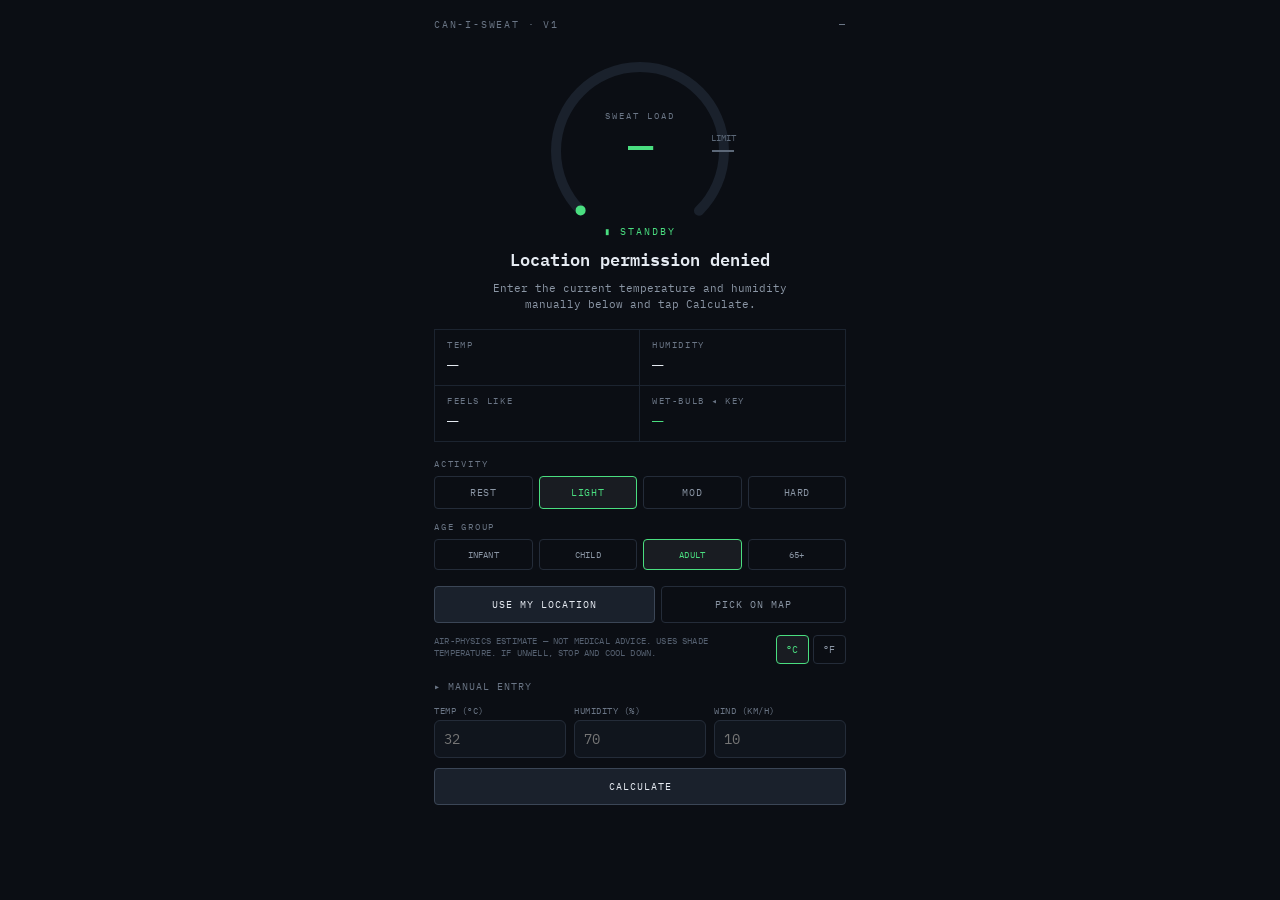
==== instrument/index.html @ 89bb4b1b "Add hidden design-exploration sub-pages Reproduce the Poster (1a), Instrument (1b) and Thermometer (" ====
<!doctype html>
<html lang="en">
<head>
  <meta charset="utf-8" />
  <meta name="viewport" content="width=device-width, initial-scale=1, viewport-fit=cover" />
  <meta name="theme-color" content="#0b0e14" />
  <title>Can I Sweat? — Instrument</title>
  <meta name="description" content="A cockpit gauge for whether your sweat can cool you." />
  <link rel="icon" href="../icons/icon.svg" type="image/svg+xml" />
  <link rel="preconnect" href="https://fonts.googleapis.com" />
  <link rel="preconnect" href="https://fonts.gstatic.com" crossorigin />
  <link href="https://fonts.googleapis.com/css2?family=IBM+Plex+Mono:wght@400;500;600&display=swap" rel="stylesheet" />
  <link rel="stylesheet" href="../vendor/leaflet/leaflet.css" />
  <link rel="stylesheet" href="instrument.css" />
</head>
<body>
  <main class="ins" id="root">
    <div class="ins__wrap">
      <header class="ins__header">
        <span>CAN-I-SWEAT · V1</span>
        <span id="place">—</span>
      </header>

      <div class="ins__gauge">
        <svg viewBox="0 0 220 182" width="220" height="182" aria-hidden="true">
          <circle class="ins__arcbg" cx="110" cy="110" r="84" fill="none" stroke-width="10"
            stroke-linecap="round" stroke-dasharray="395.84 527.79" transform="rotate(135 110 110)"></circle>
          <circle id="gaugeArc" class="ins__arc" cx="110" cy="110" r="84" fill="none" stroke-width="10"
            stroke-linecap="round" stroke-dasharray="0 527.79" transform="rotate(135 110 110)"></circle>
          <line x1="182" y1="110" x2="204" y2="110" stroke="#5c6878" stroke-width="2"></line>
          <text x="206" y="100" fill="#5c6878" font-size="9" text-anchor="end" font-family="'IBM Plex Mono', monospace">LIMIT</text>
        </svg>
        <div class="ins__gaugecenter">
          <div class="ins__gaugelabel">SWEAT LOAD</div>
          <div class="ins__pct" id="pct">—</div>
        </div>
      </div>

      <div class="ins__statusblock" aria-live="polite">
        <div class="ins__status" id="status">▮ STANDBY</div>
        <div class="ins__head" id="head">Locating you…</div>
        <p class="ins__detail" id="detail">Reading the weather where you are.</p>
      </div>

      <div class="ins__grid">
        <div class="ins__cell"><div class="ins__k">TEMP</div><div class="ins__v" id="cellTemp">—</div></div>
        <div class="ins__cell"><div class="ins__k">HUMIDITY</div><div class="ins__v" id="cellHum">—</div></div>
        <div class="ins__cell"><div class="ins__k">FEELS LIKE</div><div class="ins__v" id="cellFeels">—</div></div>
        <div class="ins__cell"><div class="ins__k">WET-BULB ◂ KEY</div><div class="ins__v ins__v--tone" id="cellWet">—</div></div>
      </div>

      <div class="ins__control">
        <div class="ins__label">ACTIVITY</div>
        <div class="ins__seg" id="activity" role="radiogroup" aria-label="Activity level">
          <button type="button" class="seg" data-activity="rest">REST</button>
          <button type="button" class="seg is-active" data-activity="light">LIGHT</button>
          <button type="button" class="seg" data-activity="moderate">MOD</button>
          <button type="button" class="seg" data-activity="hard">HARD</button>
        </div>
      </div>

      <div class="ins__control">
        <div class="ins__label">AGE GROUP</div>
        <div class="ins__seg" id="ageGroup" role="radiogroup" aria-label="Age group">
          <button type="button" class="seg" data-age="infant">INFANT</button>
          <button type="button" class="seg" data-age="child">CHILD</button>
          <button type="button" class="seg is-active" data-age="adult">ADULT</button>
          <button type="button" class="seg" data-age="older">65+</button>
        </div>
      </div>

      <div class="ins__actions">
        <button type="button" class="ins__btn ins__btn--primary" id="refreshBtn">USE MY LOCATION</button>
        <button type="button" class="ins__btn" id="mapBtn">PICK ON MAP</button>
      </div>

      <div class="ins__foot">
        <p class="ins__caveat">AIR-PHYSICS ESTIMATE — NOT MEDICAL ADVICE. USES SHADE TEMPERATURE. IF UNWELL, STOP AND COOL DOWN.</p>
        <div class="ins__seg ins__seg--units" id="unitToggle" role="radiogroup" aria-label="Temperature units">
          <button type="button" class="seg is-active" data-unit="C">°C</button>
          <button type="button" class="seg" data-unit="F">°F</button>
        </div>
      </div>

      <button type="button" class="ins__manualtoggle" id="manualToggle">▸ MANUAL ENTRY</button>
      <div class="ins__manual" id="manualPanel" hidden>
        <div class="ins__manualgrid">
          <label><span>TEMP (<span class="unitTag">°C</span>)</span>
            <input type="number" id="manualTemp" inputmode="decimal" step="0.1" placeholder="32" />
          </label>
          <label><span>HUMIDITY (%)</span>
            <input type="number" id="manualHum" inputmode="numeric" min="0" max="100" step="1" placeholder="70" />
          </label>
          <label><span>WIND (KM/H)</span>
            <input type="number" id="manualWind" inputmode="decimal" min="0" step="1" placeholder="10" />
          </label>
        </div>
        <button type="button" class="ins__btn ins__btn--primary" id="applyManual">CALCULATE</button>
      </div>
    </div>
  </main>

  <dialog class="ins__mapmodal" id="mapModal">
    <div class="ins__maphead">
      <h2>PICK A LOCATION</h2>
      <button type="button" class="ins__mapclose" id="mapClose" aria-label="Close">✕</button>
    </div>
    <div id="map"></div>
    <p class="ins__maphint">Tap the map to drop a pin.</p>
    <button type="button" class="ins__btn ins__btn--primary ins__mapconfirm" id="mapConfirm" disabled>USE THIS LOCATION</button>
  </dialog>

  <script src="../vendor/leaflet/leaflet.js"></script>
  <script src="../core.js"></script>
  <script src="instrument.js"></script>
</body>
</html>
---- vendor/leaflet/leaflet.css ----
/* required styles */

.leaflet-pane,
.leaflet-tile,
.leaflet-marker-icon,
.leaflet-marker-shadow,
.leaflet-tile-container,
.leaflet-pane > svg,
.leaflet-pane > canvas,
.leaflet-zoom-box,
.leaflet-image-layer,
.leaflet-layer {
	position: absolute;
	left: 0;
	top: 0;
	}
.leaflet-container {
	overflow: hidden;
	}
.leaflet-tile,
.leaflet-marker-icon,
.leaflet-marker-shadow {
	-webkit-user-select: none;
	   -moz-user-select: none;
	        user-select: none;
	  -webkit-user-drag: none;
	}
/* Prevents IE11 from highlighting tiles in blue */
.leaflet-tile::selection {
	background: transparent;
}
/* Safari renders non-retina tile on retina better with this, but Chrome is worse */
.leaflet-safari .leaflet-tile {
	image-rendering: -webkit-optimize-contrast;
	}
/* hack that prevents hw layers "stretching" when loading new tiles */
.leaflet-safari .leaflet-tile-container {
	width: 1600px;
	height: 1600px;
	-webkit-transform-origin: 0 0;
	}
.leaflet-marker-icon,
.leaflet-marker-shadow {
	display: block;
	}
/* .leaflet-container svg: reset svg max-width decleration shipped in Joomla! (joomla.org) 3.x */
/* .leaflet-container img: map is broken in FF if you have max-width: 100% on tiles */
.leaflet-container .leaflet-overlay-pane svg {
	max-width: none !important;
	max-height: none !important;
	}
.leaflet-container .leaflet-marker-pane img,
.leaflet-container .leaflet-shadow-pane img,
.leaflet-container .leaflet-tile-pane img,
.leaflet-container img.leaflet-image-layer,
.leaflet-container .leaflet-tile {
	max-width: none !important;
	max-height: none !important;
	width: auto;
	padding: 0;
	}

.leaflet-container img.leaflet-tile {
	/* See: https://bugs.chromium.org/p/chromium/issues/detail?id=600120 */
	mix-blend-mode: plus-lighter;
}

.leaflet-container.leaflet-touch-zoom {
	-ms-touch-action: pan-x pan-y;
	touch-action: pan-x pan-y;
	}
.leaflet-container.leaflet-touch-drag {
	-ms-touch-action: pinch-zoom;
	/* Fallback for FF which doesn't support pinch-zoom */
	touch-action: none;
	touch-action: pinch-zoom;
}
.leaflet-container.leaflet-touch-drag.leaflet-touch-zoom {
	-ms-touch-action: none;
	touch-action: none;
}
.leaflet-container {
	-webkit-tap-highlight-color: transparent;
}
.leaflet-container a {
	-webkit-tap-highlight-color: rgba(51, 181, 229, 0.4);
}
.leaflet-tile {
	filter: inherit;
	visibility: hidden;
	}
.leaflet-tile-loaded {
	visibility: inherit;
	}
.leaflet-zoom-box {
	width: 0;
	height: 0;
	-moz-box-sizing: border-box;
	     box-sizing: border-box;
	z-index: 800;
	}
/* workaround for https://bugzilla.mozilla.org/show_bug.cgi?id=888319 */
.leaflet-overlay-pane svg {
	-moz-user-select: none;
	}

.leaflet-pane         { z-index: 400; }

.leaflet-tile-pane    { z-index: 200; }
.leaflet-overlay-pane { z-index: 400; }
.leaflet-shadow-pane  { z-index: 500; }
.leaflet-marker-pane  { z-index: 600; }
.leaflet-tooltip-pane   { z-index: 650; }
.leaflet-popup-pane   { z-index: 700; }

.leaflet-map-pane canvas { z-index: 100; }
.leaflet-map-pane svg    { z-index: 200; }

.leaflet-vml-shape {
	width: 1px;
	height: 1px;
	}
.lvml {
	behavior: url(#default#VML);
	display: inline-block;
	position: absolute;
	}


/* control positioning */

.leaflet-control {
	position: relative;
	z-index: 800;
	pointer-events: visiblePainted; /* IE 9-10 doesn't have auto */
	pointer-events: auto;
	}
.leaflet-top,
.leaflet-bottom {
	position: absolute;
	z-index: 1000;
	pointer-events: none;
	}
.leaflet-top {
	top: 0;
	}
.leaflet-right {
	right: 0;
	}
.leaflet-bottom {
	bottom: 0;
	}
.leaflet-left {
	left: 0;
	}
.leaflet-control {
	float: left;
	clear: both;
	}
.leaflet-right .leaflet-control {
	float: right;
	}
.leaflet-top .leaflet-control {
	margin-top: 10px;
	}
.leaflet-bottom .leaflet-control {
	margin-bottom: 10px;
	}
.leaflet-left .leaflet-control {
	margin-left: 10px;
	}
.leaflet-right .leaflet-control {
	margin-right: 10px;
	}


/* zoom and fade animations */

.leaflet-fade-anim .leaflet-popup {
	opacity: 0;
	-webkit-transition: opacity 0.2s linear;
	   -moz-transition: opacity 0.2s linear;
	        transition: opacity 0.2s linear;
	}
.leaflet-fade-anim .leaflet-map-pane .leaflet-popup {
	opacity: 1;
	}
.leaflet-zoom-animated {
	-webkit-transform-origin: 0 0;
	    -ms-transform-origin: 0 0;
	        transform-origin: 0 0;
	}
svg.leaflet-zoom-animated {
	will-change: transform;
}

.leaflet-zoom-anim .leaflet-zoom-animated {
	-webkit-transition: -webkit-transform 0.25s cubic-bezier(0,0,0.25,1);
	   -moz-transition:    -moz-transform 0.25s cubic-bezier(0,0,0.25,1);
	        transition:         transform 0.25s cubic-bezier(0,0,0.25,1);
	}
.leaflet-zoom-anim .leaflet-tile,
.leaflet-pan-anim .leaflet-tile {
	-webkit-transition: none;
	   -moz-transition: none;
	        transition: none;
	}

.leaflet-zoom-anim .leaflet-zoom-hide {
	visibility: hidden;
	}


/* cursors */

.leaflet-interactive {
	cursor: pointer;
	}
.leaflet-grab {
	cursor: -webkit-grab;
	cursor:    -moz-grab;
	cursor:         grab;
	}
.leaflet-crosshair,
.leaflet-crosshair .leaflet-interactive {
	cursor: crosshair;
	}
.leaflet-popup-pane,
.leaflet-control {
	cursor: auto;
	}
.leaflet-dragging .leaflet-grab,
.leaflet-dragging .leaflet-grab .leaflet-interactive,
.leaflet-dragging .leaflet-marker-draggable {
	cursor: move;
	cursor: -webkit-grabbing;
	cursor:    -moz-grabbing;
	cursor:         grabbing;
	}

/* marker & overlays interactivity */
.leaflet-marker-icon,
.leaflet-marker-shadow,
.leaflet-image-layer,
.leaflet-pane > svg path,
.leaflet-tile-container {
	pointer-events: none;
	}

.leaflet-marker-icon.leaflet-interactive,
.leaflet-image-layer.leaflet-interactive,
.leaflet-pane > svg path.leaflet-interactive,
svg.leaflet-image-layer.leaflet-interactive path {
	pointer-events: visiblePainted; /* IE 9-10 doesn't have auto */
	pointer-events: auto;
	}

/* visual tweaks */

.leaflet-container {
	background: #ddd;
	outline-offset: 1px;
	}
.leaflet-container a {
	color: #0078A8;
	}
.leaflet-zoom-box {
	border: 2px dotted #38f;
	background: rgba(255,255,255,0.5);
	}


/* general typography */
.leaflet-container {
	font-family: "Helvetica Neue", Arial, Helvetica, sans-serif;
	font-size: 12px;
	font-size: 0.75rem;
	line-height: 1.5;
	}


/* general toolbar styles */

.leaflet-bar {
	box-shadow: 0 1px 5px rgba(0,0,0,0.65);
	border-radius: 4px;
	}
.leaflet-bar a {
	background-color: #fff;
	border-bottom: 1px solid #ccc;
	width: 26px;
	height: 26px;
	line-height: 26px;
	display: block;
	text-align: center;
	text-decoration: none;
	color: black;
	}
.leaflet-bar a,
.leaflet-control-layers-toggle {
	background-position: 50% 50%;
	background-repeat: no-repeat;
	display: block;
	}
.leaflet-bar a:hover,
.leaflet-bar a:focus {
	background-color: #f4f4f4;
	}
.leaflet-bar a:first-child {
	border-top-left-radius: 4px;
	border-top-right-radius: 4px;
	}
.leaflet-bar a:last-child {
	border-bottom-left-radius: 4px;
	border-bottom-right-radius: 4px;
	border-bottom: none;
	}
.leaflet-bar a.leaflet-disabled {
	cursor: default;
	background-color: #f4f4f4;
	color: #bbb;
	}

.leaflet-touch .leaflet-bar a {
	width: 30px;
	height: 30px;
	line-height: 30px;
	}
.leaflet-touch .leaflet-bar a:first-child {
	border-top-left-radius: 2px;
	border-top-right-radius: 2px;
	}
.leaflet-touch .leaflet-bar a:last-child {
	border-bottom-left-radius: 2px;
	border-bottom-right-radius: 2px;
	}

/* zoom control */

.leaflet-control-zoom-in,
.leaflet-control-zoom-out {
	font: bold 18px 'Lucida Console', Monaco, monospace;
	text-indent: 1px;
	}

.leaflet-touch .leaflet-control-zoom-in, .leaflet-touch .leaflet-control-zoom-out  {
	font-size: 22px;
	}


/* layers control */

.leaflet-control-layers {
	box-shadow: 0 1px 5px rgba(0,0,0,0.4);
	background: #fff;
	border-radius: 5px;
	}
.leaflet-control-layers-toggle {
	background-image: url(images/layers.png);
	width: 36px;
	height: 36px;
	}
.leaflet-retina .leaflet-control-layers-toggle {
	background-image: url(images/layers-2x.png);
	background-size: 26px 26px;
	}
.leaflet-touch .leaflet-control-layers-toggle {
	width: 44px;
	height: 44px;
	}
.leaflet-control-layers .leaflet-control-layers-list,
.leaflet-control-layers-expanded .leaflet-control-layers-toggle {
	display: none;
	}
.leaflet-control-layers-expanded .leaflet-control-layers-list {
	display: block;
	position: relative;
	}
.leaflet-control-layers-expanded {
	padding: 6px 10px 6px 6px;
	color: #333;
	background: #fff;
	}
.leaflet-control-layers-scrollbar {
	overflow-y: scroll;
	overflow-x: hidden;
	padding-right: 5px;
	}
.leaflet-control-layers-selector {
	margin-top: 2px;
	position: relative;
	top: 1px;
	}
.leaflet-control-layers label {
	display: block;
	font-size: 13px;
	font-size: 1.08333em;
	}
.leaflet-control-layers-separator {
	height: 0;
	border-top: 1px solid #ddd;
	margin: 5px -10px 5px -6px;
	}

/* Default icon URLs */
.leaflet-default-icon-path { /* used only in path-guessing heuristic, see L.Icon.Default */
	background-image: url(images/marker-icon.png);
	}


/* attribution and scale controls */

.leaflet-container .leaflet-control-attribution {
	background: #fff;
	background: rgba(255, 255, 255, 0.8);
	margin: 0;
	}
.leaflet-control-attribution,
.leaflet-control-scale-line {
	padding: 0 5px;
	color: #333;
	line-height: 1.4;
	}
.leaflet-control-attribution a {
	text-decoration: none;
	}
.leaflet-control-attribution a:hover,
.leaflet-control-attribution a:focus {
	text-decoration: underline;
	}
.leaflet-attribution-flag {
	display: inline !important;
	vertical-align: baseline !important;
	width: 1em;
	height: 0.6669em;
	}
.leaflet-left .leaflet-control-scale {
	margin-left: 5px;
	}
.leaflet-bottom .leaflet-control-scale {
	margin-bottom: 5px;
	}
.leaflet-control-scale-line {
	border: 2px solid #777;
	border-top: none;
	line-height: 1.1;
	padding: 2px 5px 1px;
	white-space: nowrap;
	-moz-box-sizing: border-box;
	     box-sizing: border-box;
	background: rgba(255, 255, 255, 0.8);
	text-shadow: 1px 1px #fff;
	}
.leaflet-control-scale-line:not(:first-child) {
	border-top: 2px solid #777;
	border-bottom: none;
	margin-top: -2px;
	}
.leaflet-control-scale-line:not(:first-child):not(:last-child) {
	border-bottom: 2px solid #777;
	}

.leaflet-touch .leaflet-control-attribution,
.leaflet-touch .leaflet-control-layers,
.leaflet-touch .leaflet-bar {
	box-shadow: none;
	}
.leaflet-touch .leaflet-control-layers,
.leaflet-touch .leaflet-bar {
	border: 2px solid rgba(0,0,0,0.2);
	background-clip: padding-box;
	}


/* popup */

.leaflet-popup {
	position: absolute;
	text-align: center;
	margin-bottom: 20px;
	}
.leaflet-popup-content-wrapper {
	padding: 1px;
	text-align: left;
	border-radius: 12px;
	}
.leaflet-popup-content {
	margin: 13px 24px 13px 20px;
	line-height: 1.3;
	font-size: 13px;
	font-size: 1.08333em;
	min-height: 1px;
	}
.leaflet-popup-content p {
	margin: 17px 0;
	margin: 1.3em 0;
	}
.leaflet-popup-tip-container {
	width: 40px;
	height: 20px;
	position: absolute;
	left: 50%;
	margin-top: -1px;
	margin-left: -20px;
	overflow: hidden;
	pointer-events: none;
	}
.leaflet-popup-tip {
	width: 17px;
	height: 17px;
	padding: 1px;

	margin: -10px auto 0;
	pointer-events: auto;

	-webkit-transform: rotate(45deg);
	   -moz-transform: rotate(45deg);
	    -ms-transform: rotate(45deg);
	        transform: rotate(45deg);
	}
.leaflet-popup-content-wrapper,
.leaflet-popup-tip {
	background: white;
	color: #333;
	box-shadow: 0 3px 14px rgba(0,0,0,0.4);
	}
.leaflet-container a.leaflet-popup-close-button {
	position: absolute;
	top: 0;
	right: 0;
	border: none;
	text-align: center;
	width: 24px;
	height: 24px;
	font: 16px/24px Tahoma, Verdana, sans-serif;
	color: #757575;
	text-decoration: none;
	background: transparent;
	}
.leaflet-container a.leaflet-popup-close-button:hover,
.leaflet-container a.leaflet-popup-close-button:focus {
	color: #585858;
	}
.leaflet-popup-scrolled {
	overflow: auto;
	}

.leaflet-oldie .leaflet-popup-content-wrapper {
	-ms-zoom: 1;
	}
.leaflet-oldie .leaflet-popup-tip {
	width: 24px;
	margin: 0 auto;

	-ms-filter: "progid:DXImageTransform.Microsoft.Matrix(M11=0.70710678, M12=0.70710678, M21=-0.70710678, M22=0.70710678)";
	filter: progid:DXImageTransform.Microsoft.Matrix(M11=0.70710678, M12=0.70710678, M21=-0.70710678, M22=0.70710678);
	}

.leaflet-oldie .leaflet-control-zoom,
.leaflet-oldie .leaflet-control-layers,
.leaflet-oldie .leaflet-popup-content-wrapper,
.leaflet-oldie .leaflet-popup-tip {
	border: 1px solid #999;
	}


/* div icon */

.leaflet-div-icon {
	background: #fff;
	border: 1px solid #666;
	}


/* Tooltip */
/* Base styles for the element that has a tooltip */
.leaflet-tooltip {
	position: absolute;
	padding: 6px;
	background-color: #fff;
	border: 1px solid #fff;
	border-radius: 3px;
	color: #222;
	white-space: nowrap;
	-webkit-user-select: none;
	-moz-user-select: none;
	-ms-user-select: none;
	user-select: none;
	pointer-events: none;
	box-shadow: 0 1px 3px rgba(0,0,0,0.4);
	}
.leaflet-tooltip.leaflet-interactive {
	cursor: pointer;
	pointer-events: auto;
	}
.leaflet-tooltip-top:before,
.leaflet-tooltip-bottom:before,
.leaflet-tooltip-left:before,
.leaflet-tooltip-right:before {
	position: absolute;
	pointer-events: none;
	border: 6px solid transparent;
	background: transparent;
	content: "";
	}

/* Directions */

.leaflet-tooltip-bottom {
	margin-top: 6px;
}
.leaflet-tooltip-top {
	margin-top: -6px;
}
.leaflet-tooltip-bottom:before,
.leaflet-tooltip-top:before {
	left: 50%;
	margin-left: -6px;
	}
.leaflet-tooltip-top:before {
	bottom: 0;
	margin-bottom: -12px;
	border-top-color: #fff;
	}
.leaflet-tooltip-bottom:before {
	top: 0;
	margin-top: -12px;
	margin-left: -6px;
	border-bottom-color: #fff;
	}
.leaflet-tooltip-left {
	margin-left: -6px;
}
.leaflet-tooltip-right {
	margin-left: 6px;
}
.leaflet-tooltip-left:before,
.leaflet-tooltip-right:before {
	top: 50%;
	margin-top: -6px;
	}
.leaflet-tooltip-left:before {
	right: 0;
	margin-right: -12px;
	border-left-color: #fff;
	}
.leaflet-tooltip-right:before {
	left: 0;
	margin-left: -12px;
	border-right-color: #fff;
	}

/* Printing */

@media print {
	/* Prevent printers from removing background-images of controls. */
	.leaflet-control {
		-webkit-print-color-adjust: exact;
		print-color-adjust: exact;
		}
	}
---- instrument/instrument.css ----
/* "The Instrument" (design 1b) — dark cockpit gauge, monospaced.
 * The tone colour (--tone) tracks the calibrated risk tier and drives the
 * gauge arc, the sweat-load figure, the wet-bulb key and the active controls. */

* { box-sizing: border-box; }

html, body {
  margin: 0;
  padding: 0;
  background: #0b0e14;
  color: #e6ebf2;
  font-family: 'IBM Plex Mono', ui-monospace, SFMono-Regular, Menlo, monospace;
  -webkit-font-smoothing: antialiased;
}

.ins {
  --tone: #4ade80;
  min-height: 100dvh;
  display: flex;
  justify-content: center;
}
.ins__wrap {
  width: 100%;
  max-width: 28rem;
  padding:
    calc(env(safe-area-inset-top) + 18px)
    18px
    calc(env(safe-area-inset-bottom) + 20px);
  display: flex;
  flex-direction: column;
}

.ins__header {
  display: flex;
  justify-content: space-between;
  font-size: 10px;
  letter-spacing: 0.18em;
  color: #6b7686;
}
.ins__header span:last-child { text-align: right; letter-spacing: 0.1em; }

/* Gauge */
.ins__gauge { position: relative; width: 220px; margin: 10px auto 0; }
.ins__gauge svg { display: block; }
.ins__arcbg { stroke: #1a212c; }
/* Stroke colour is set inline from JS. Only the dash sweep is transitioned —
 * transitioning the SVG `stroke` property itself leaves it stuck in Chromium. */
.ins__arc {
  stroke: #4ade80;
  transition: stroke-dasharray 500ms ease;
}
.ins__gaugecenter {
  position: absolute;
  inset: 0;
  display: flex;
  flex-direction: column;
  align-items: center;
  justify-content: center;
  padding-top: 14px;
}
.ins__gaugelabel { font-size: 9px; letter-spacing: 0.22em; color: #6b7686; }
.ins__pct { font-size: 42px; font-weight: 600; line-height: 1.1; color: var(--tone); }

/* Status block */
.ins__statusblock { text-align: center; margin-top: 2px; }
.ins__status { font-size: 10px; letter-spacing: 0.2em; color: var(--tone); }
.ins__head { font-size: 17px; font-weight: 600; margin-top: 7px; }
.ins__detail {
  font-size: 10.5px;
  line-height: 1.55;
  color: #8b96a5;
  margin: 7px auto 0;
  max-width: 300px;
  text-wrap: pretty;
}

/* Readout grid */
.ins__grid {
  margin-top: 16px;
  display: grid;
  grid-template-columns: 1fr 1fr;
  border: 1px solid #1c2430;
}
.ins__cell { padding: 9px 12px; border-bottom: 1px solid #1c2430; }
.ins__cell:nth-child(odd) { border-right: 1px solid #1c2430; }
.ins__cell:nth-child(3), .ins__cell:nth-child(4) { border-bottom: none; }
.ins__k { font-size: 9px; letter-spacing: 0.18em; color: #6b7686; }
.ins__v { font-size: 19px; margin-top: 2px; }
.ins__v--tone { color: var(--tone); }

/* Segmented controls */
.ins__control { margin-top: 16px; }
.ins__control + .ins__control { margin-top: 12px; }
.ins__label { font-size: 9px; letter-spacing: 0.2em; color: #6b7686; margin-bottom: 7px; }
.ins__seg { display: flex; gap: 6px; }
.seg {
  flex: 1;
  appearance: none;
  font-family: inherit;
  font-size: 10px;
  letter-spacing: 0.06em;
  text-transform: uppercase;
  padding: 9px 0;
  background: transparent;
  border: 1px solid #242c39;
  color: #8b96a5;
  border-radius: 4px;
  cursor: pointer;
  transition: background 150ms ease;
}
.seg.is-active { background: rgba(255, 255, 255, 0.06); border-color: var(--tone); color: var(--tone); }
@media (hover: hover) { .seg:not(.is-active):hover { border-color: #3b4656; color: #c3ccd8; } }
#ageGroup .seg { font-size: 9px; letter-spacing: 0.02em; }

/* Location actions */
.ins__actions { margin-top: 16px; display: flex; gap: 6px; }
.ins__btn {
  flex: 1;
  appearance: none;
  font-family: inherit;
  font-size: 10px;
  letter-spacing: 0.1em;
  padding: 11px 0;
  background: transparent;
  border: 1px solid #242c39;
  color: #8b96a5;
  border-radius: 4px;
  cursor: pointer;
}
.ins__btn:active { transform: translateY(1px); }
.ins__btn--primary { flex: 1.2; background: #1a212c; border-color: #3b4656; color: #e6ebf2; }

/* Footer */
.ins__foot { margin-top: 12px; display: flex; gap: 10px; align-items: flex-start; }
.ins__caveat { flex: 1; margin: 0; font-size: 8.5px; line-height: 1.5; letter-spacing: 0.02em; color: #556070; }
.ins__seg--units { flex: 0 0 auto; gap: 4px; }
.ins__seg--units .seg { flex: 0 0 auto; padding: 7px 9px; }

/* Manual entry */
.ins__manualtoggle {
  margin-top: 12px;
  align-self: flex-start;
  appearance: none;
  background: none;
  border: none;
  color: #6b7686;
  font-family: inherit;
  font-size: 10px;
  letter-spacing: 0.1em;
  cursor: pointer;
  padding: 4px 0;
}
.ins__manual { margin-top: 8px; }
.ins__manualgrid { display: grid; grid-template-columns: 1fr 1fr 1fr; gap: 8px; }
.ins__manualgrid label {
  display: flex; flex-direction: column; gap: 4px;
  font-size: 8.5px; letter-spacing: 0.06em; color: #6b7686;
}
.ins__manualgrid input {
  font-family: inherit;
  font-size: 14px;
  color: #e6ebf2;
  background: #10151d;
  border: 1px solid #242c39;
  border-radius: 6px;
  padding: 9px;
  width: 100%;
}
.ins__manual .ins__btn { margin-top: 10px; width: 100%; flex: none; }

/* Map modal */
.ins__mapmodal {
  border: 1px solid #242c39;
  border-radius: 8px;
  padding: 0;
  width: min(94vw, 28rem);
  background: #0b0e14;
  color: #e6ebf2;
  overflow: hidden;
}
.ins__mapmodal::backdrop { background: rgba(0, 0, 0, 0.6); }
.ins__maphead { display: flex; align-items: center; justify-content: space-between; padding: 12px 14px; }
.ins__maphead h2 { margin: 0; font-size: 12px; letter-spacing: 0.16em; font-weight: 600; }
.ins__mapclose {
  appearance: none; border: 1px solid #242c39; background: transparent; color: #8b96a5;
  width: 30px; height: 30px; border-radius: 4px; font-size: 13px; cursor: pointer;
}
#map { width: 100%; height: min(55vh, 24rem); background: #10151d; }
.ins__maphint { margin: 10px 14px 0; font-size: 10px; letter-spacing: 0.04em; color: #6b7686; }
.ins__mapconfirm { width: calc(100% - 28px); margin: 10px 14px 14px; }

[hidden] { display: none !important; }

@media (prefers-reduced-motion: reduce) {
  .ins__arc, .seg { transition: none; }
}
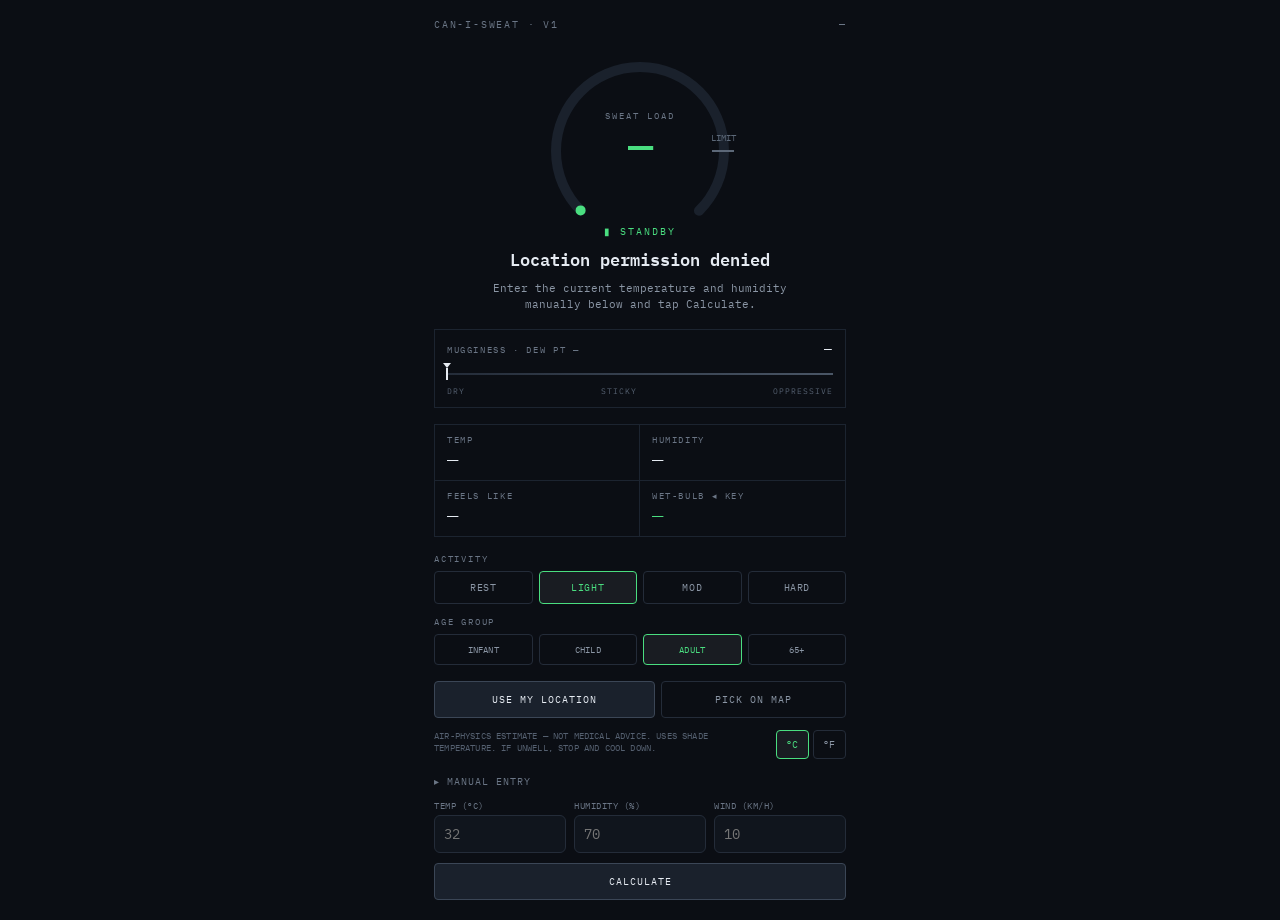
==== commit 8d73aee3: "Add mugginess (dew-point) axis to the three design skins Introduce a second, independent axis alongs" ====
--- a/instrument/index.html
+++ b/instrument/index.html
@@ -40,6 +40,18 @@
         <div class="ins__status" id="status">▮ STANDBY</div>
         <div class="ins__head" id="head">Locating you…</div>
         <p class="ins__detail" id="detail">Reading the weather where you are.</p>
+      </div>
+
+      <div class="ins__muggy">
+        <div class="ins__muggytop">
+          <span class="ins__muggylabel">MUGGINESS · DEW PT <span id="muggyDew">—</span></span>
+          <span class="ins__muggyword" id="muggyWord">—</span>
+        </div>
+        <div class="ins__muggyscale">
+          <div class="ins__muggytrack"></div>
+          <div class="ins__muggyneedle" id="muggyNeedle"></div>
+        </div>
+        <div class="ins__muggyticks"><span>DRY</span><span>STICKY</span><span>OPPRESSIVE</span></div>
       </div>
 
       <div class="ins__grid">
--- a/instrument/instrument.css
+++ b/instrument/instrument.css
@@ -74,6 +74,48 @@
   text-wrap: pretty;
 }
 
+/* Mugginess needle — a second instrument for dew point (moisture load),
+   deliberately neutral (foreground white, not --tone): mugginess is a comfort
+   reading, separate from the danger tone that drives the main gauge. */
+.ins__muggy { margin-top: 16px; border: 1px solid #1c2430; padding: 10px 12px 11px; }
+.ins__muggytop { display: flex; justify-content: space-between; align-items: baseline; gap: 10px; }
+.ins__muggylabel { font-size: 9px; letter-spacing: 0.18em; color: #6b7686; }
+.ins__muggyword { font-size: 13px; letter-spacing: 0.06em; color: #e6ebf2; }
+.ins__muggyscale { position: relative; height: 12px; margin-top: 11px; }
+.ins__muggytrack {
+  position: absolute;
+  top: 5px; left: 0; right: 0;
+  height: 2px;
+  background: linear-gradient(90deg, #242c39, #4a5666);
+}
+.ins__muggyneedle {
+  position: absolute;
+  top: 0;
+  left: 0%;
+  width: 2px;
+  height: 12px;
+  background: #e6ebf2;
+  transform: translateX(-50%);
+  transition: left 500ms ease;
+}
+.ins__muggyneedle::after {
+  content: "";
+  position: absolute;
+  top: -5px; left: 50%;
+  transform: translateX(-50%);
+  border-left: 4px solid transparent;
+  border-right: 4px solid transparent;
+  border-top: 5px solid #e6ebf2;
+}
+.ins__muggyticks {
+  display: flex;
+  justify-content: space-between;
+  margin-top: 6px;
+  font-size: 8px;
+  letter-spacing: 0.12em;
+  color: #556070;
+}
+
 /* Readout grid */
 .ins__grid {
   margin-top: 16px;
@@ -192,5 +234,5 @@
 [hidden] { display: none !important; }
 
 @media (prefers-reduced-motion: reduce) {
-  .ins__arc, .seg { transition: none; }
-}
+  .ins__arc, .seg, .ins__muggyneedle { transition: none; }
+}
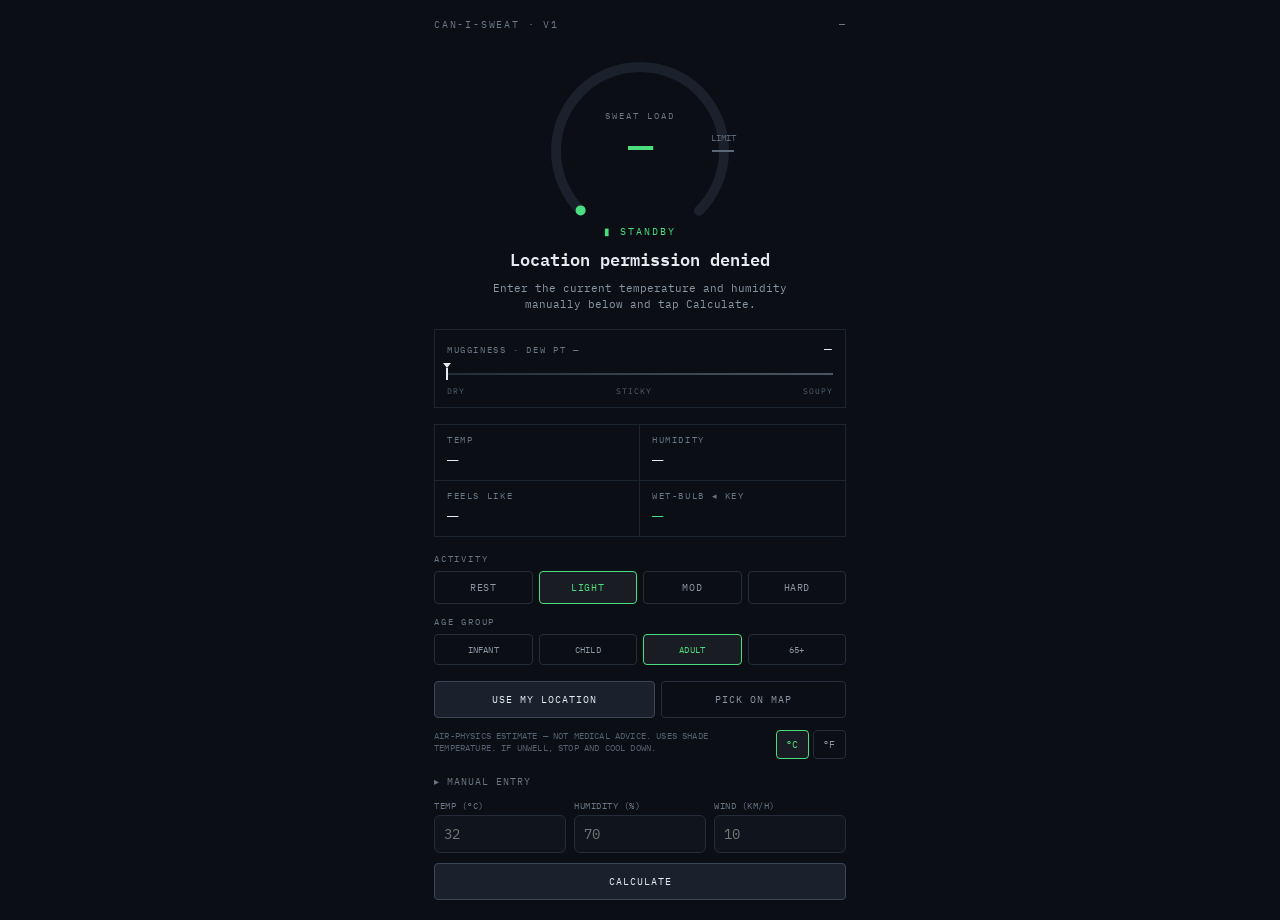
==== commit e8e01aca: "Refine mugginess wording: clearer, sweat-free ladder Replace the vague/heat-tinged mugginess words w" ====
--- a/instrument/index.html
+++ b/instrument/index.html
@@ -51,7 +51,7 @@
           <div class="ins__muggytrack"></div>
           <div class="ins__muggyneedle" id="muggyNeedle"></div>
         </div>
-        <div class="ins__muggyticks"><span>DRY</span><span>STICKY</span><span>OPPRESSIVE</span></div>
+        <div class="ins__muggyticks"><span>DRY</span><span>STICKY</span><span>SOUPY</span></div>
       </div>
 
       <div class="ins__grid">
